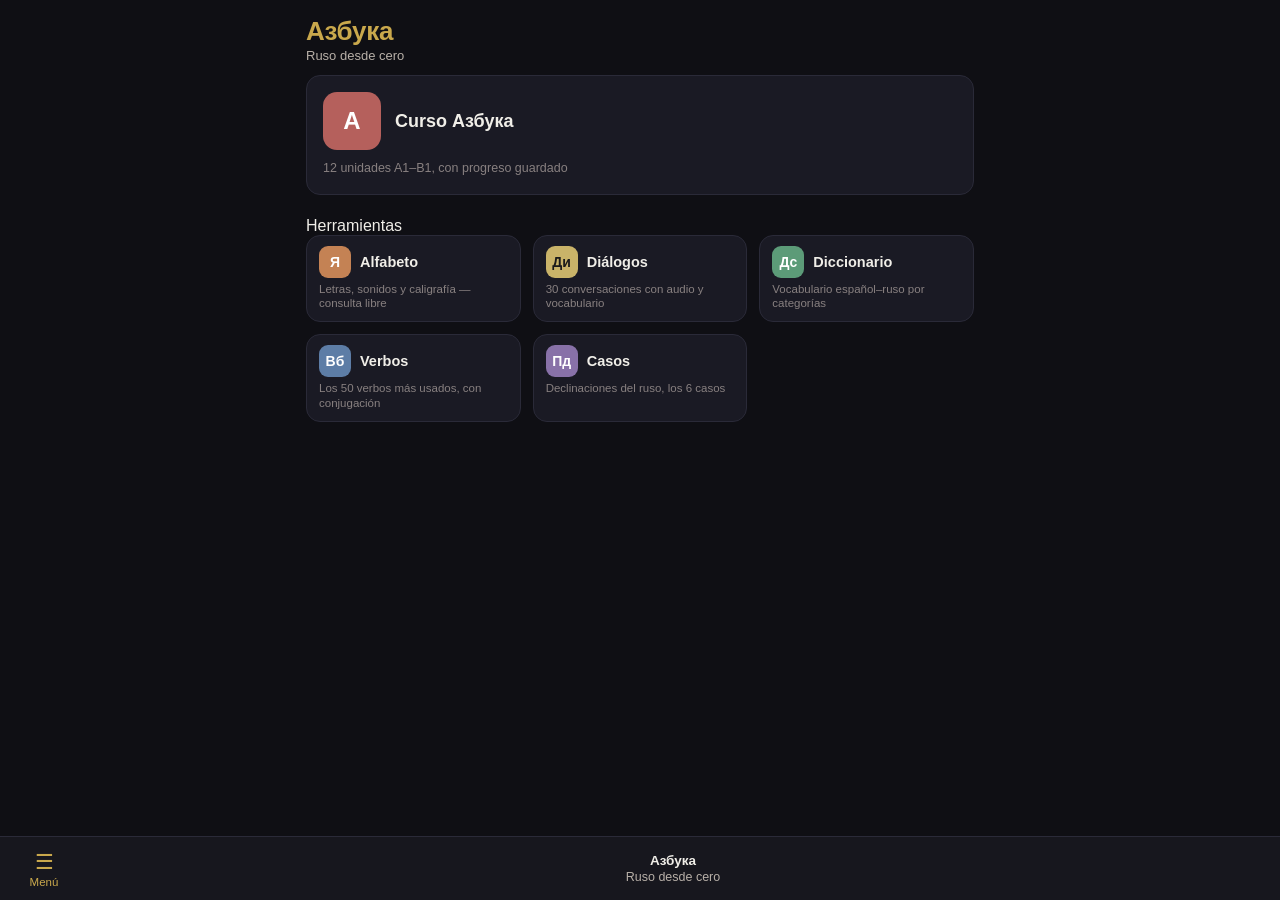
==== index.html @ e5f46415 "Add files via upload" ====
<!DOCTYPE html>
<html lang="es">
<head>
<meta charset="UTF-8">
<meta name="viewport" content="width=device-width, initial-scale=1.0, maximum-scale=1.0, user-scalable=no, viewport-fit=cover">
<meta name="apple-mobile-web-app-capable" content="yes">
<meta name="apple-mobile-web-app-status-bar-style" content="black-translucent">
<meta name="apple-mobile-web-app-title" content="Азбука">
<title>Азбука · Ruso</title>
<link rel="stylesheet" href="core.css">
<style>
  /* Específico de esta página */
  .home-header{padding:18px 16px 4px;max-width:700px;margin:0 auto;}
  .brand-title{font-family:var(--serif);font-size:26px;font-weight:800;letter-spacing:-0.01em;color:var(--gold);line-height:1;}
  .tagline{margin-top:4px;color:var(--sub);font-size:13px;font-weight:500;}

  /* Hero card (Curso Азбука): ancho completo, ícono grande a la altura
     de la card, título al lado, tagline abajo ocupando todo el ancho */
  .hero-card{display:block;background:var(--card);border:1px solid var(--border);border-radius:var(--r);padding:16px;text-decoration:none;color:var(--text);margin-bottom:22px;}
  .hero-row{display:flex;align-items:center;gap:14px;}
  .hero-row .icon{width:58px;height:58px;border-radius:14px;font-size:24px;flex-shrink:0;}
  .hero-row h2{margin:0;font-size:18px;font-weight:700;}
  .hero-card p{margin:10px 0 0;font-size:12.5px;color:var(--muted);line-height:1.4;}

  /* Tools grid: igual que antes, ícono+título en fila, tagline abajo */
  a.card{display:flex;flex-direction:column;gap:4px;text-decoration:none;color:var(--text);padding:10px 12px;}
  .card-row{display:flex;align-items:center;gap:9px;}
  .card-row .icon{width:32px;height:32px;border-radius:9px;font-size:14px;flex-shrink:0;}
  .card-row h2{margin:0;font-size:14.5px;font-weight:600;}
  a.card p{margin:0;font-size:11.5px;color:var(--muted);line-height:1.3;}

  /* Estilos del drawer (búsqueda, home, tema) ahora viven en core.css */
</style>
</head>
<body>

<div id="overlay"></div>
<div id="drawer">
  <div class="dh"><a id="homeBtnDrawer" href="index.html">🏠 Inicio</a></div>
  <div class="drawer-search">
    <input type="text" id="drawerSearch" placeholder="Buscar…" autocomplete="off">
  </div>
  <div id="drawerUnits"></div>
  <div id="drawerFoot">
    <button id="themeBtnDrawer" aria-label="Cambiar tema"></button>
  </div>
</div>

<div id="content">
  <div class="home-header">
    <div class="brand-title">Азбука</div>
    <p class="tagline">Ruso desde cero</p>
  </div>

  <div class="inner" style="padding-top:8px;">
    <a class="hero-card" href="azbuka-index.html">
      <div class="hero-row">
        <div class="icon red">А</div>
        <h2>Curso Азбука</h2>
      </div>
      <p>12 unidades A1–B1, con progreso guardado</p>
    </a>

    <div class="section-lbl" style="margin-top:0;">Herramientas</div>
    <div class="ugrid" id="modulesGrid"></div>
  </div>
</div>

<nav id="bnav">
  <button class="nb ac" id="menuBtn"><span class="ni">☰</span><span>Menú</span></button>
  <div id="navMid"><b>Азбука</b><span>Ruso desde cero</span></div>
</nav>

<div id="toast"></div>

<script src="core.js"></script>
<script src="data-diccionario.js"></script>
<script src="data-verbos.js"></script>
<script>
function renderModulesGrid(){
  const grid = document.getElementById('modulesGrid');
  grid.innerHTML = AZ_MODULES.map(m=>`
    <a class="card uc" href="${m.href}">
      <div class="card-row">
        <div class="icon ${m.icon}">${m.glyph}</div>
        <h2>${m.title}</h2>
      </div>
      <p>${m.desc}</p>
    </a>`).join('');
}

renderModulesGrid();
azInit({activeType:null, activeId:null}); // home, sin unidad/módulo activo en el drawer

// Poblar el buscador global con los módulos que ya exponen sus datos.
azRegisterSearchEntries('diccionario', 'Diccionario temático', 'diccionario.html',
  getAllDiccionarioWords().map(w=>({ru:w.ru, es:w.es, tr:w.pronun, pairEs:w.pairEs, pairRu:w.pairRu})));
azRegisterSearchEntries('verbos', 'Verbos frecuentes', 'verbos.html',
  verbs.map(v=>({ru:v.inf, es:v.es, tr:''})));
</script>

</body>
</html>
---- core.css ----
/* ============================================================
   CORE.CSS — Sistema de diseño unificado · Ruso desde Cero
   Importar en TODOS los módulos: <link rel="stylesheet" href="core.css">
   No duplicar estas reglas en los archivos individuales.
   ============================================================ */

@font-face{
  font-family:"CyrCursive";font-style:normal;font-weight:400;
  src:url("[data-uri]") format("woff2");
}

:root{
  --bg:#0F0F14;--bg2:#17171E;--bg3:#1E1E28;
  --card:#1A1A24;--border:#2A2A38;
  --gold:#C9A84C;--goldD:#C9A84C33;
  --text:#F0EEE8;--muted:#888080;--sub:#B8B0A8;
  --accent:#4B6FAB;--green:#4CAF82;--orange:#E2884A;--purple:#9B7FE8;
  --nav-h:64px;--r:14px;
  --sans:-apple-system,"Inter","Helvetica Neue",Arial,sans-serif;
  --serif:-apple-system,"Inter","Helvetica Neue",Arial,sans-serif;
}
body.light{
  --bg:#F7F5F0;--bg2:#EDEAE4;--bg3:#E2DED7;
  --card:#FFFFFF;--border:#D5D0C8;
  --text:#1A1812;--muted:#8A847A;--sub:#5A5450;
  --green:#2E7D55;--orange:#C85A1A;--purple:#6B4EC0;
}
body.light .u1tab{background:#FFFFFF;border-color:var(--border);color:#6B6459;}
body.light .u1tab:hover{border-color:var(--gold);color:var(--text);}
body.light .u1tab.cu{background:var(--gold);border-color:var(--gold);color:#1A1812;}
body.light .afb{background:#FFFFFF;color:#6B6459;}
body.light .afb.ac{background:var(--gold);color:#1A1812;}

*{box-sizing:border-box;margin:0;padding:0;}
html,body{height:100%;overscroll-behavior:none;}
body{font-family:var(--sans);background:var(--bg);color:var(--text);transition:background .3s,color .3s;}
::selection{background:var(--goldD);}
::-webkit-scrollbar{width:5px;}::-webkit-scrollbar-thumb{background:var(--border);border-radius:3px;}
button{font-family:inherit;cursor:pointer;}
:focus-visible{outline:2px solid var(--gold);outline-offset:2px;}

/* ===== DRAWER + OVERLAY (patrón canónico, igual en toda la app) ===== */
#overlay{position:fixed;inset:0;background:rgba(0,0,0,.55);z-index:200;opacity:0;pointer-events:none;transition:opacity .3s;}
#overlay.show{opacity:1;pointer-events:all;}
#drawer{position:fixed;left:0;top:0;bottom:0;width:290px;z-index:210;background:var(--bg2);border-right:1px solid var(--border);display:flex;flex-direction:column;transform:translateX(-100%);transition:transform .28s cubic-bezier(.4,0,.2,1);}
#drawer.open{transform:translateX(0);}
#drawer .dh{padding:16px 16px 4px;}
#homeBtnDrawer{display:flex;align-items:center;gap:8px;background:none;border:1px solid var(--border);border-radius:10px;padding:10px 16px;color:var(--text);font-size:14.5px;width:100%;text-align:left;text-decoration:none;box-sizing:border-box;}
#homeBtnDrawer:hover{border-color:var(--gold);color:var(--gold);}
.drawer-search{padding:12px 16px 6px;}
.drawer-search input{width:100%;box-sizing:border-box;padding:9px 12px;border-radius:9px;border:1px solid var(--border);background:var(--bg3);color:var(--text);font-size:13.5px;}
.drawer-search input:focus{outline:none;border-color:var(--gold);}
#drawerUnits{flex:1;overflow-y:auto;padding:6px 8px;}
.d-lbl-link{display:block;font-size:10px;letter-spacing:1.5px;text-transform:uppercase;color:var(--gold);padding:10px 10px 6px;text-decoration:none;font-weight:700;}
.d-lbl-link:hover{color:var(--text);}
#drawerFoot{padding:12px 16px calc(var(--nav-h) + 12px);border-top:1px solid var(--border);display:flex;align-items:flex-start;}
#themeBtnDrawer{width:36px;height:36px;border-radius:10px;background:var(--bg3);border:1px solid var(--border);display:flex;align-items:center;justify-content:center;font-size:16px;cursor:pointer;color:var(--text);padding:0;}
#themeBtnDrawer:hover{border-color:var(--gold);}
.d-lbl{font-size:10px;letter-spacing:1.5px;text-transform:uppercase;color:var(--muted);padding:10px 10px 6px;}
.d-u{display:flex;align-items:center;gap:8px;padding:9px 12px;border-radius:10px;background:none;border:none;color:var(--sub);font-size:13.5px;text-align:left;width:100%;text-decoration:none;box-sizing:border-box;}
.d-u:hover:not(.lk){background:var(--bg3);color:var(--text);}
.d-u.ac{background:var(--bg3);color:var(--gold);font-weight:600;}
.d-u.lk{opacity:.38;cursor:default;}
.d-n{font-size:11px;color:var(--muted);min-width:18px;}

/* ===== LAYOUT SHELL ===== */
#content{min-height:calc(100vh - var(--nav-h));padding-bottom:calc(var(--nav-h) + 8px);}
.view{display:none;animation:fi .22s ease;}
.view.active{display:block;}
@keyframes fi{from{opacity:0;transform:translateY(5px);}to{opacity:1;transform:none;}}
.inner{max-width:700px;margin:0 auto;padding:24px 16px 40px;}

/* ===== BOTTOM NAV ===== */
#bnav{position:fixed;bottom:0;left:0;right:0;height:var(--nav-h);background:var(--bg2);border-top:1px solid var(--border);backdrop-filter:blur(14px);-webkit-backdrop-filter:blur(14px);display:flex;align-items:center;justify-content:space-between;padding:0 14px;z-index:100;gap:6px;}
.nb{display:flex;flex-direction:column;align-items:center;gap:2px;background:none;border:none;color:var(--muted);padding:7px 12px;border-radius:10px;font-size:11.5px;min-width:60px;}
.nb .ni{font-size:21px;}
.nb:hover{background:var(--bg3);color:var(--text);}
.nb.ac{color:var(--gold);}
.nb:disabled{opacity:.22;cursor:default;}
.nb:disabled:hover{background:none;}
#navMid{flex:1;text-align:center;font-size:12.5px;color:var(--sub);line-height:1.3;}
#navMid b{display:block;color:var(--text);font-size:13.5px;}

/* ===== TYPOGRAPHY / GENERIC ===== */
.ey{font-size:10.5px;letter-spacing:1.8px;text-transform:uppercase;color:var(--gold);margin-bottom:7px;font-weight:600;}
h1.pt{font-family:var(--serif);font-size:28px;margin-bottom:6px;}
p.ps{color:var(--sub);font-size:14.5px;margin-bottom:20px;max-width:560px;line-height:1.7;}
.card{background:var(--card);border:1px solid var(--border);border-radius:var(--r);padding:20px;}
.sb{margin-bottom:26px;}
.btn{display:inline-flex;align-items:center;gap:6px;padding:9px 16px;border-radius:10px;border:1px solid var(--border);background:var(--bg3);color:var(--text);font-size:13.5px;transition:.15s;font-family:inherit;cursor:pointer;text-decoration:none;}
.btn:hover{border-color:var(--gold);color:var(--gold);}
.btn.pr{background:var(--gold);border-color:var(--gold);color:#0F0F14;font-weight:700;}
.btn.pr:hover{filter:brightness(1.08);color:#0F0F14;}
.btn.gh{background:transparent;}
.btn:disabled{opacity:.3;cursor:default;}
.sr{display:flex;gap:10px;flex-wrap:wrap;margin-bottom:22px;}
.sc{background:var(--card);border:1px solid var(--border);border-radius:12px;padding:11px 15px;display:flex;flex-direction:column;gap:2px;min-width:95px;}
.sc .sv{font-family:var(--serif);font-size:19px;color:var(--gold);}
.sc .sl{font-size:10px;color:var(--muted);text-transform:uppercase;letter-spacing:.7px;}

/* ===== MODULE / UNIT GRID (usado en index.html y azbuka-index.html) ===== */
.ugrid{display:grid;grid-template-columns:repeat(auto-fill,minmax(190px,1fr));gap:12px;}
.uc{background:var(--card);border:1px solid var(--border);border-radius:var(--r);padding:16px;cursor:pointer;position:relative;overflow:hidden;transition:.2s;text-decoration:none;color:var(--text);display:block;}
.uc:hover:not(.lk){border-color:var(--gold);transform:translateY(-2px);}
.uc.lk{cursor:default;opacity:.42;}
.un{font-family:var(--serif);font-size:34px;color:var(--border);position:absolute;right:7px;top:0;line-height:1;user-select:none;}
.ut{font-weight:600;font-size:14px;margin:20px 0 3px;max-width:80%;}
.ud{font-size:12px;color:var(--muted);margin-bottom:10px;min-height:26px;}
.pb{height:5px;border-radius:4px;background:var(--bg3);overflow:hidden;margin-bottom:3px;}
.pb>div{height:100%;background:linear-gradient(90deg,var(--gold),#E2B86A);border-radius:4px;transition:width .4s;}
.upc{font-size:11px;color:var(--muted);}
.goLbl{font-size:11.5px;color:var(--gold);font-weight:600;}

/* Card estilo "app launcher" con icono grande (index.html) */
.icon{width:46px;height:46px;border-radius:12px;display:flex;align-items:center;justify-content:center;font-size:19px;font-weight:700;flex-shrink:0;color:#fff;}
.icon.red{background:#B5605C;}
.icon.orange{background:#C48254;}
.icon.yellow{background:#C9B369;color:#1a1a1a;}
.icon.green{background:#5C9B78;}
.icon.blue{background:#5D7DA6;}
.icon.purple{background:#8871A8;}

/* ===== PIPS / TABS (secciones dentro de una unidad) ===== */
.u1tabs{display:flex;gap:6px;margin-bottom:20px;flex-wrap:wrap;overflow-x:auto;padding-bottom:2px;}
.u1tab{display:flex;align-items:center;gap:6px;padding:7px 13px;border-radius:20px;border:1px solid var(--border);background:var(--bg3);color:var(--muted);font-size:12.5px;white-space:nowrap;cursor:pointer;transition:.15s;}
.u1tab:hover{border-color:var(--gold);color:var(--text);}
.u1tab.cu{background:var(--gold);border-color:var(--gold);color:#0F0F14;font-weight:700;}
.u1tab.dn:not(.cu){color:var(--sub);}

/* ===== SECTION HEADER ===== */
.sh{display:flex;align-items:center;gap:10px;margin-bottom:18px;padding-bottom:12px;border-bottom:1px solid var(--border);}
.shi{font-size:24px;}
.sh h2{font-family:var(--serif);font-size:21px;}
.shs{font-size:12px;color:var(--muted);}

/* ===== ALPHABET GRID (compartido entre azbuka-1 y abecedario) ===== */
.agrid{display:grid;grid-template-columns:repeat(auto-fill,minmax(68px,1fr));gap:8px;margin-bottom:16px;}
.ac2{background:var(--card);border:1px solid var(--border);border-radius:12px;padding:11px 7px;text-align:center;cursor:pointer;transition:.2s;position:relative;}
.ac2:hover{border-color:var(--gold);transform:translateY(-2px);}
.ac2.dm{border-color:var(--green);}
.ac2.lr{border-color:var(--orange);}
.au{font-family:var(--serif);font-size:24px;color:var(--gold);line-height:1;}
.al{font-family:var(--serif);font-size:16px;color:var(--sub);line-height:1;}
.acv{font-family:"CyrCursive",cursive;font-size:15px;color:var(--gold);opacity:.45;margin-top:2px;}
.ap{font-size:10px;color:var(--muted);margin-top:3px;line-height:1.2;}
.ast{position:absolute;top:4px;right:6px;font-size:10px;}
.atb{display:flex;justify-content:space-between;align-items:center;flex-wrap:wrap;gap:8px;margin-bottom:12px;}
.afb{padding:5px 11px;border-radius:20px;border:1px solid var(--border);background:var(--bg3);color:var(--muted);font-size:11.5px;cursor:pointer;}
.afb.ac{background:var(--gold);border-color:var(--gold);color:#0F0F14;font-weight:600;}
.asr{padding:7px 12px;border-radius:9px;border:1px solid var(--border);background:var(--bg3);color:var(--text);font-size:13.5px;width:150px;}
.asr:focus{outline:none;border-color:var(--gold);}
.abk{display:flex;align-items:center;gap:6px;background:none;border:none;color:var(--muted);font-size:13.5px;margin-bottom:14px;padding:0;cursor:pointer;}
.abk:hover{color:var(--gold);}

/* ===== DETAIL VIEW (letra / palabra individual) ===== */
.dh2{display:flex;gap:18px;align-items:center;flex-wrap:wrap;margin-bottom:18px;}
.dg{text-align:center;min-width:84px;}
.dbig{font-family:var(--serif);font-size:58px;color:var(--gold);line-height:1;}
.dsml{font-family:var(--serif);font-size:38px;color:var(--sub);line-height:1;}
.dcur{font-family:"CyrCursive",cursive;font-size:40px;color:var(--gold);opacity:.45;margin-top:4px;}
.di h3{font-size:20px;font-weight:700;margin-bottom:4px;}
.pch{display:inline-block;background:var(--goldD);border:1px solid var(--gold);border-radius:8px;padding:3px 9px;font-size:12.5px;color:var(--gold);margin-bottom:9px;}
.stbs{display:flex;gap:6px;flex-wrap:wrap;margin-top:8px;}
.stb{padding:5px 10px;border-radius:8px;border:1px solid var(--border);background:var(--bg3);font-size:11.5px;color:var(--muted);cursor:pointer;}
.stb.s0{background:#E2884A22;border-color:var(--orange);color:var(--orange);}
.stb.s1{background:#C9A84C22;border-color:var(--gold);color:var(--gold);}
.stb.s2{background:#4CAF8222;border-color:var(--green);color:var(--green);}
.dgrid{display:grid;grid-template-columns:1fr 1fr;gap:10px;margin-bottom:12px;}
@media(max-width:540px){.dgrid{grid-template-columns:1fr;}}
.db{background:var(--bg2);border:1px solid var(--border);border-radius:12px;padding:15px;}
.dbl{font-size:11px;font-weight:700;letter-spacing:1px;text-transform:uppercase;margin-bottom:7px;}
.db p{font-size:12.5px;color:var(--sub);line-height:1.7;}
.db strong{color:var(--text);}

/* ===== WORD ROWS / CARDS ===== */
.wr{display:flex;align-items:center;gap:10px;background:var(--bg2);border-radius:10px;padding:10px 12px;margin-bottom:7px;}
.wru{font-family:var(--serif);font-size:19px;flex:1;}
.wru .hi{color:var(--gold);font-weight:800;}
.wcv{font-family:"CyrCursive",cursive;font-size:14px;color:var(--gold);opacity:.45;display:block;}
.wes{font-size:12.5px;color:var(--sub);}
.wtr{font-size:11px;color:var(--muted);font-style:italic;}
.psm{width:27px;height:27px;border-radius:50%;border:1px solid var(--border);background:var(--bg3);color:var(--gold);font-size:11px;display:inline-flex;align-items:center;justify-content:center;flex-shrink:0;cursor:pointer;}
.psm:hover{background:var(--goldD);}
.wcard{background:var(--card);border:1px solid var(--border);border-radius:12px;padding:11px 13px;display:flex;align-items:center;gap:10px;margin-bottom:7px;}
.wcard .wru{font-family:var(--serif);font-size:19px;min-width:90px;color:var(--gold);}
.wcard .wi{flex:1;}
.wcard .wtr{color:var(--muted);font-size:11.5px;}
.wcard .wes{font-size:13.5px;}
.wfav{background:none;border:none;font-size:16px;cursor:pointer;}

/* ===== QUIZ ===== */
.qq{font-size:16.5px;font-weight:500;margin-bottom:12px;line-height:1.5;}
.qh{font-size:12px;color:var(--muted);margin-bottom:13px;}
.qopts{display:flex;flex-direction:column;gap:7px;}
.qo{padding:12px 15px;border-radius:10px;border:1px solid var(--border);background:var(--bg3);text-align:left;font-size:14px;cursor:pointer;transition:.15s;}
.qo:hover:not([disabled]){border-color:var(--gold);}
.qo.co{background:#4CAF8222;border-color:var(--green);color:var(--green);}
.qo.wr2{background:#E2884A22;border-color:var(--orange);color:var(--orange);}

/* ===== EXERCISES ===== */
.epb{height:4px;background:var(--bg3);border-radius:4px;margin-bottom:16px;overflow:hidden;}
.epb>div{height:100%;background:var(--gold);transition:width .3s;}
.excard{background:var(--card);border:1px solid var(--border);border-radius:var(--r);padding:22px;}
.exkind{font-size:10px;letter-spacing:1.5px;text-transform:uppercase;color:var(--gold);margin-bottom:7px;}
.exq{font-size:16.5px;margin-bottom:16px;line-height:1.5;}
.excy{font-family:var(--serif);font-size:32px;color:var(--gold);display:block;margin:7px 0;}
.og{display:grid;grid-template-columns:1fr 1fr;gap:8px;}
@media(max-width:500px){.og{grid-template-columns:1fr;}}
.oo{padding:11px 13px;border-radius:10px;border:1px solid var(--border);background:var(--bg3);text-align:left;font-size:14px;cursor:pointer;transition:.15s;}
.oo:hover{border-color:var(--gold);}
.oo.co{background:#4CAF8222;border-color:var(--green);color:var(--green);}
.oo.wr2{background:#E2884A22;border-color:var(--orange);color:var(--orange);}
.ti{width:100%;padding:10px 13px;border-radius:10px;border:1px solid var(--border);background:var(--bg3);color:var(--text);font-size:16px;font-family:var(--serif);}
.ti:focus{outline:none;border-color:var(--gold);}
.ti.co{border-color:var(--green);color:var(--green);}
.ti.wr2{border-color:var(--orange);color:var(--orange);}
.ti.pc{border-color:var(--gold);color:var(--gold);}
.drop{display:flex;gap:6px;flex-wrap:wrap;min-height:46px;padding:8px;border:1px dashed var(--border);border-radius:10px;margin-bottom:10px;}
.pool{display:flex;gap:6px;flex-wrap:wrap;}
.tl{padding:8px 12px;border-radius:8px;background:var(--bg3);border:1px solid var(--border);font-family:var(--serif);font-size:18px;cursor:pointer;}
.fb{margin-top:14px;padding:11px 14px;border-radius:10px;font-size:13.5px;line-height:1.6;display:none;}
.fb.show{display:block;}
.fb.ok{background:#4CAF8222;border:1px solid var(--green);color:var(--green);}
.fb.bad{background:#E2884A22;border:1px solid var(--orange);color:var(--orange);}
.fb.partial{background:var(--goldD);border:1px solid var(--gold);color:var(--gold);}
.fb b{color:var(--text);}
.exac{display:flex;justify-content:space-between;margin-top:16px;gap:8px;}

/* ===== DIALOGUES ===== */
.dll{display:flex;gap:11px;margin-bottom:11px;align-items:flex-start;}
.dlt{width:22px;height:22px;border-radius:50%;background:var(--bg3);border:1px solid var(--border);display:flex;align-items:center;justify-content:center;font-size:10px;color:var(--muted);flex-shrink:0;margin-top:3px;}
.dlb .dlr{font-family:var(--serif);font-size:16px;margin-bottom:2px;}
.dlb .dltr{color:var(--muted);font-size:11.5px;}
.dlb .dles{font-size:13px;color:var(--gold);}

/* ===== NOTEBOOK ===== */
.notein{width:100%;min-height:85px;padding:11px;border-radius:10px;border:1px solid var(--border);background:var(--card);color:var(--text);font-family:inherit;font-size:13.5px;resize:vertical;}
.ncard{background:var(--card);border:1px solid var(--border);border-radius:10px;padding:11px 13px;margin-bottom:7px;}
.nd{font-size:10.5px;color:var(--muted);margin-bottom:4px;}
.ndl{float:right;background:none;border:none;color:var(--muted);font-size:12px;cursor:pointer;}

/* ===== SEARCH BAR (nueva — para search transversal) ===== */
.gsearch{position:relative;margin-bottom:8px;}
.gsearch input{width:100%;padding:11px 40px 11px 38px;border-radius:12px;border:1px solid var(--border);background:var(--bg3);color:var(--text);font-size:14px;font-family:inherit;}
.gsearch input:focus{outline:none;border-color:var(--gold);}
.gsearch .gsi{position:absolute;left:13px;top:50%;transform:translateY(-50%);opacity:.6;pointer-events:none;}
.gsearch .gsc{position:absolute;right:9px;top:50%;transform:translateY(-50%);background:none;border:none;color:var(--muted);cursor:pointer;font-size:15px;display:none;}
.gresult{display:flex;align-items:center;gap:10px;background:var(--card);border:1px solid var(--border);border-radius:10px;padding:10px 12px;margin-bottom:6px;text-decoration:none;color:var(--text);}
.gresult:hover{border-color:var(--gold);}
.gresult .gmod{font-size:9.5px;color:var(--gold);text-transform:uppercase;letter-spacing:1px;font-weight:700;}

/* ===== MISC ===== */
.empty{color:var(--muted);font-size:13.5px;padding:26px 0;text-align:center;}
.es2{text-align:center;padding:18px;}
.es2 .scr{font-family:var(--serif);font-size:50px;color:var(--gold);}
.rl{text-align:left;margin-top:14px;background:var(--bg2);border-radius:10px;padding:13px 16px;}
.rl li{margin-bottom:5px;color:var(--sub);font-size:13px;}
#toast{position:fixed;bottom:calc(var(--nav-h) + 8px);right:14px;background:var(--bg3);border:1px solid var(--border);color:var(--text);padding:9px 15px;border-radius:10px;font-size:13px;opacity:0;transform:translateY(8px);transition:.25s;pointer-events:none;z-index:300;}
#toast.show{opacity:1;transform:none;}

@media(max-width:560px){.ugrid{grid-template-columns:1fr 1fr;}.inner{padding:16px 12px 32px;}}
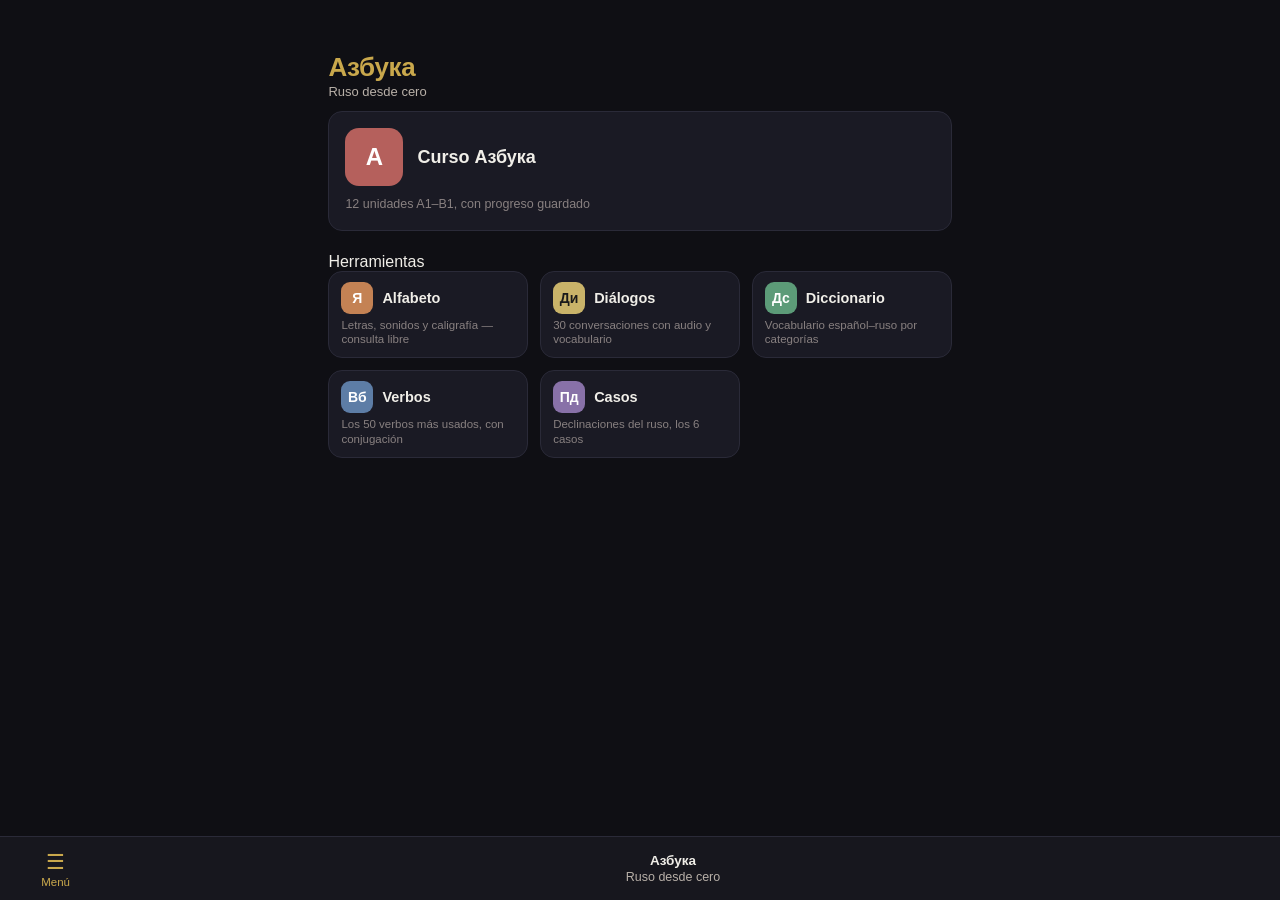
==== commit e2705800: "Add files via upload" ====
--- a/index.html
+++ b/index.html
@@ -10,7 +10,7 @@
 <link rel="stylesheet" href="core.css">
 <style>
   /* Específico de esta página */
-  .home-header{padding:18px 16px 4px;max-width:700px;margin:0 auto;}
+  .home-header{padding:6vh 3vw 4px;max-width:700px;margin:0 auto;}
   .brand-title{font-family:var(--serif);font-size:26px;font-weight:800;letter-spacing:-0.01em;color:var(--gold);line-height:1;}
   .tagline{margin-top:4px;color:var(--sub);font-size:13px;font-weight:500;}
 
@@ -74,8 +74,13 @@
 <div id="toast"></div>
 
 <script src="core.js"></script>
+<script src="data-alphabet.js"></script>
 <script src="data-diccionario.js"></script>
 <script src="data-verbos.js"></script>
+<script src="data-casos.js"></script>
+<script src="data-azbuka2.js"></script>
+<script src="data-azbuka3.js"></script>
+<script src="data-dialogos.js"></script>
 <script>
 function renderModulesGrid(){
   const grid = document.getElementById('modulesGrid');
@@ -90,13 +95,10 @@
 }
 
 renderModulesGrid();
-azInit({activeType:null, activeId:null}); // home, sin unidad/módulo activo en el drawer
-
-// Poblar el buscador global con los módulos que ya exponen sus datos.
-azRegisterSearchEntries('diccionario', 'Diccionario temático', 'diccionario.html',
-  getAllDiccionarioWords().map(w=>({ru:w.ru, es:w.es, tr:w.pronun, pairEs:w.pairEs, pairRu:w.pairRu})));
-azRegisterSearchEntries('verbos', 'Verbos frecuentes', 'verbos.html',
-  verbs.map(v=>({ru:v.inf, es:v.es, tr:''})));
+// home: sin unidad/módulo activo en el drawer. El registro del buscador
+// transversal (diccionario/verbos/casos/alfabeto) ahora es automático,
+// azInit() lo hace por su cuenta con azRegisterAllKnownSearchIndexes().
+azInit({activeType:null, activeId:null});
 </script>
 
 </body>
--- a/core.css
+++ b/core.css
@@ -32,7 +32,8 @@
 body.light .afb.ac{background:var(--gold);color:#1A1812;}
 
 *{box-sizing:border-box;margin:0;padding:0;}
-html,body{height:100%;overscroll-behavior:none;}
+html,body{height:100%;overscroll-behavior:none;overflow-x:hidden;}
+html{background:var(--bg);}
 body{font-family:var(--sans);background:var(--bg);color:var(--text);transition:background .3s,color .3s;}
 ::selection{background:var(--goldD);}
 ::-webkit-scrollbar{width:5px;}::-webkit-scrollbar-thumb{background:var(--border);border-radius:3px;}
@@ -44,16 +45,16 @@
 #overlay.show{opacity:1;pointer-events:all;}
 #drawer{position:fixed;left:0;top:0;bottom:0;width:290px;z-index:210;background:var(--bg2);border-right:1px solid var(--border);display:flex;flex-direction:column;transform:translateX(-100%);transition:transform .28s cubic-bezier(.4,0,.2,1);}
 #drawer.open{transform:translateX(0);}
-#drawer .dh{padding:16px 16px 4px;}
+#drawer .dh{padding:6vh 3vw 4px;}
 #homeBtnDrawer{display:flex;align-items:center;gap:8px;background:none;border:1px solid var(--border);border-radius:10px;padding:10px 16px;color:var(--text);font-size:14.5px;width:100%;text-align:left;text-decoration:none;box-sizing:border-box;}
 #homeBtnDrawer:hover{border-color:var(--gold);color:var(--gold);}
-.drawer-search{padding:12px 16px 6px;}
+.drawer-search{padding:12px 3vw 6px;}
 .drawer-search input{width:100%;box-sizing:border-box;padding:9px 12px;border-radius:9px;border:1px solid var(--border);background:var(--bg3);color:var(--text);font-size:13.5px;}
 .drawer-search input:focus{outline:none;border-color:var(--gold);}
 #drawerUnits{flex:1;overflow-y:auto;padding:6px 8px;}
 .d-lbl-link{display:block;font-size:10px;letter-spacing:1.5px;text-transform:uppercase;color:var(--gold);padding:10px 10px 6px;text-decoration:none;font-weight:700;}
 .d-lbl-link:hover{color:var(--text);}
-#drawerFoot{padding:12px 16px calc(var(--nav-h) + 12px);border-top:1px solid var(--border);display:flex;align-items:flex-start;}
+#drawerFoot{padding:12px 3vw 4vh;border-top:1px solid var(--border);display:flex;align-items:flex-start;}
 #themeBtnDrawer{width:36px;height:36px;border-radius:10px;background:var(--bg3);border:1px solid var(--border);display:flex;align-items:center;justify-content:center;font-size:16px;cursor:pointer;color:var(--text);padding:0;}
 #themeBtnDrawer:hover{border-color:var(--gold);}
 .d-lbl{font-size:10px;letter-spacing:1.5px;text-transform:uppercase;color:var(--muted);padding:10px 10px 6px;}
@@ -64,14 +65,14 @@
 .d-n{font-size:11px;color:var(--muted);min-width:18px;}
 
 /* ===== LAYOUT SHELL ===== */
-#content{min-height:calc(100vh - var(--nav-h));padding-bottom:calc(var(--nav-h) + 8px);}
+#content{min-height:100vh;padding-bottom:calc(var(--nav-h) + 4vh + 8px);}
 .view{display:none;animation:fi .22s ease;}
 .view.active{display:block;}
 @keyframes fi{from{opacity:0;transform:translateY(5px);}to{opacity:1;transform:none;}}
-.inner{max-width:700px;margin:0 auto;padding:24px 16px 40px;}
+.inner{max-width:700px;margin:0 auto;padding:6vh 3vw 4vh;}
 
 /* ===== BOTTOM NAV ===== */
-#bnav{position:fixed;bottom:0;left:0;right:0;height:var(--nav-h);background:var(--bg2);border-top:1px solid var(--border);backdrop-filter:blur(14px);-webkit-backdrop-filter:blur(14px);display:flex;align-items:center;justify-content:space-between;padding:0 14px;z-index:100;gap:6px;}
+#bnav{position:fixed;bottom:0;left:0;right:0;height:var(--nav-h);background:var(--bg2);border:0;border-top:1px solid var(--border);backdrop-filter:blur(14px);-webkit-backdrop-filter:blur(14px);display:flex;align-items:center;justify-content:space-between;padding:0 2vw;box-sizing:border-box;z-index:100;gap:6px;overflow:hidden;}
 .nb{display:flex;flex-direction:column;align-items:center;gap:2px;background:none;border:none;color:var(--muted);padding:7px 12px;border-radius:10px;font-size:11.5px;min-width:60px;}
 .nb .ni{font-size:21px;}
 .nb:hover{background:var(--bg3);color:var(--text);}
@@ -258,4 +259,4 @@
 #toast{position:fixed;bottom:calc(var(--nav-h) + 8px);right:14px;background:var(--bg3);border:1px solid var(--border);color:var(--text);padding:9px 15px;border-radius:10px;font-size:13px;opacity:0;transform:translateY(8px);transition:.25s;pointer-events:none;z-index:300;}
 #toast.show{opacity:1;transform:none;}
 
-@media(max-width:560px){.ugrid{grid-template-columns:1fr 1fr;}.inner{padding:16px 12px 32px;}}
+@media(max-width:560px){.ugrid{grid-template-columns:1fr 1fr;}.inner{padding:6vh 3vw 4vh;}}
